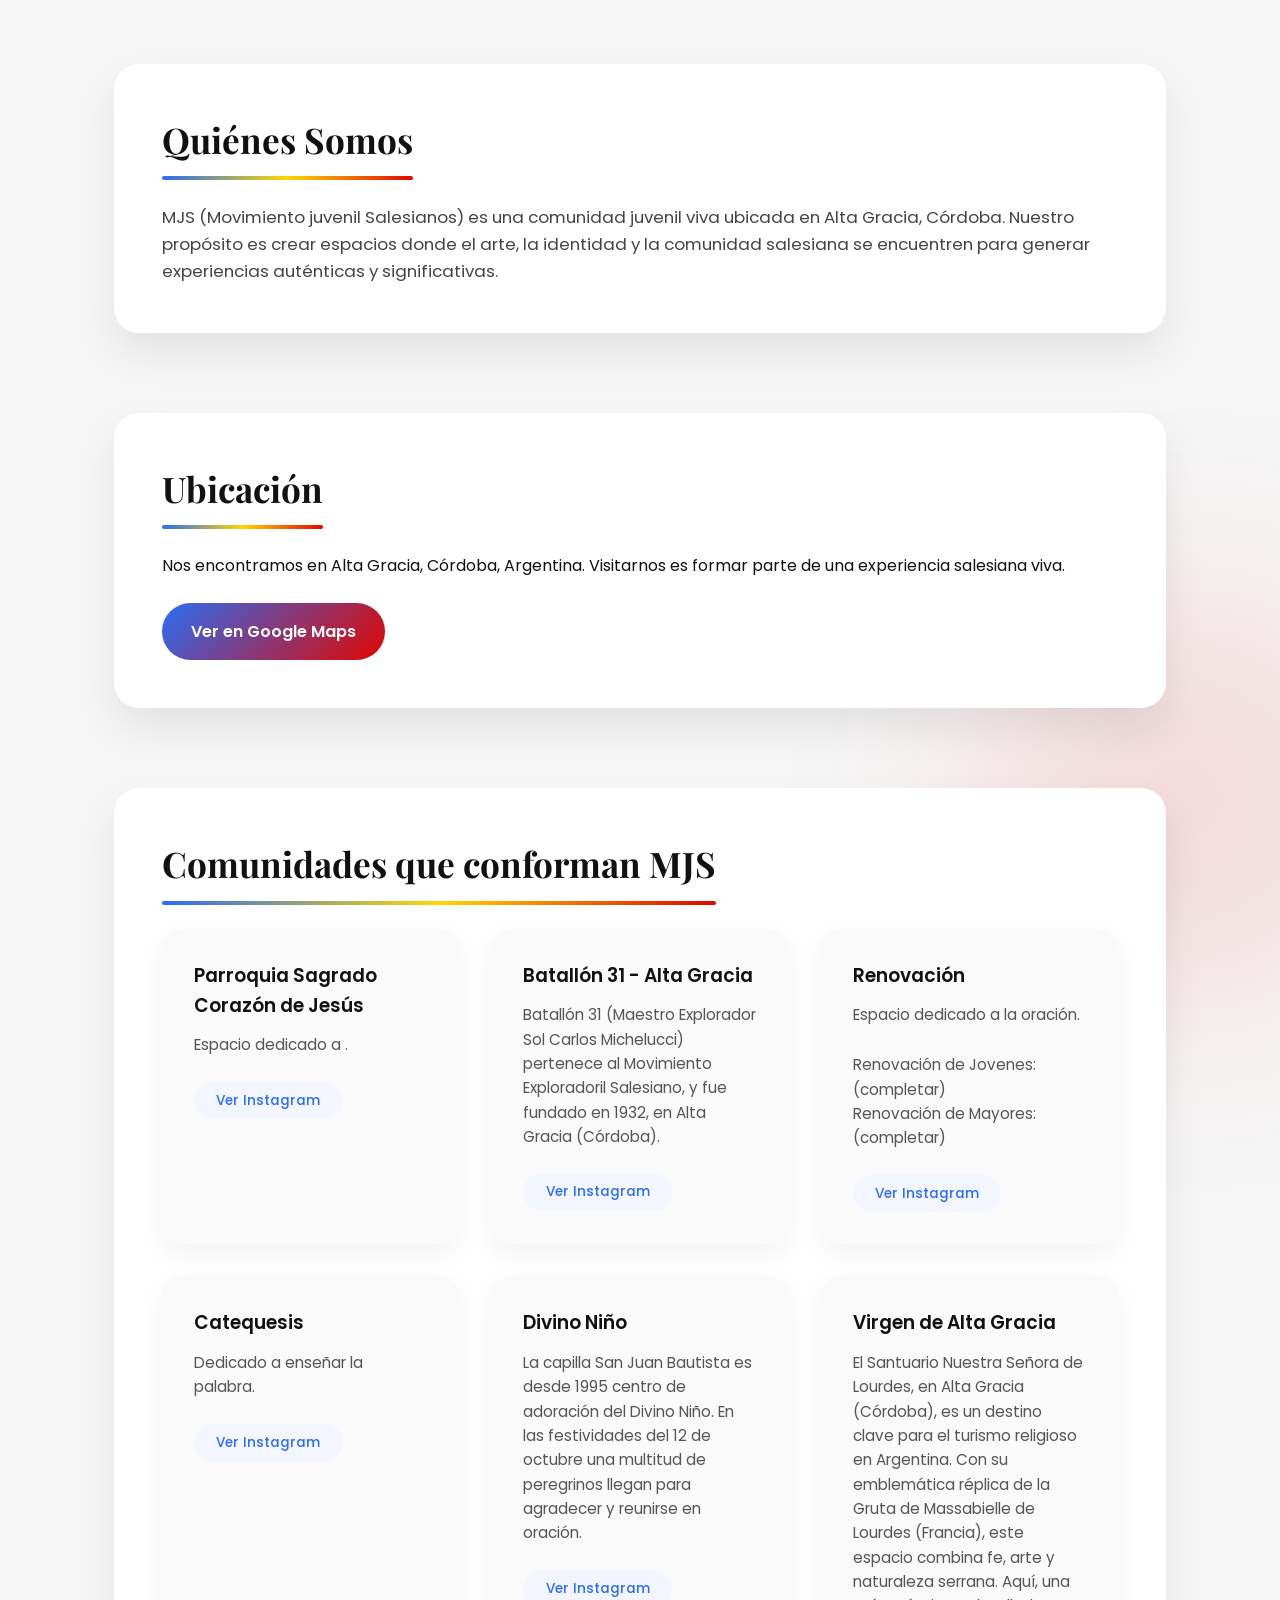
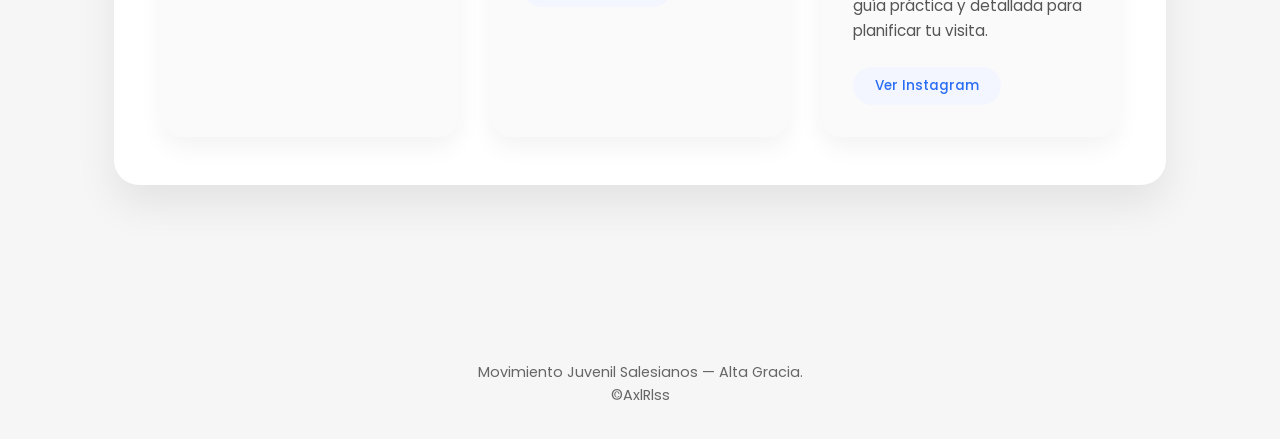
==== familia.html @ becbefb1 "Add files via upload" ====
<!DOCTYPE html>
<html lang="es">
<head>
<meta http-equiv="X-UA-Compatible" content="IE=edge">
<meta charset="UTF-8">
<meta name="viewport" content="width=device-width, initial-scale=1.0">
<meta name="referrer" content="strict-origin-when-cross-origin">
<title>MJS — Información</title>
 <link rel="icon" href="Pfp.jpg" />
<link href="https://fonts.googleapis.com/css2?family=Playfair+Display:wght@600&family=Poppins:wght@300;400;600&display=swap" rel="stylesheet">
<meta name="robots" content="index, follow">

<style>

/* RESET */
*{
  margin:0;
  padding:0;
  box-sizing:border-box;
}

body{
  font-family:'Poppins',sans-serif;
  background:#f6f6f6;
  color:#111;
  line-height:1.6;
  overflow-x:hidden;
  position:relative;
}

/* MANCHAS DECORATIVAS SUAVES */

body::after{
  content:"";
  position:fixed;
  width:500px;
  height:500px;
  border-radius:50%;
  filter:blur(120px);
  opacity:.25;
  z-index:-1;
}

body::before{
  top:-150px;
  left:-150px;
  background:radial-gradient(circle,#2a6df4,transparent 70%);
}

body::after{
  bottom:-150px;
  right:-150px;
  background:radial-gradient(circle,#e10600,transparent 70%);
}

/* CONTENEDOR */
.container{
  width:100%;
  max-width:1100px;
  margin:auto;
  padding:4rem 1.5rem;
}

/* TITULOS */
.section-title{
  font-family:'Playfair Display',serif;
  font-size:2.2rem;
  margin-bottom:1.5rem;
  position:relative;
  display:inline-block;
}

.section-title::after{
  content:"";
  display:block;
  width:100%;
  height:4px;
  margin-top:8px;
  background:linear-gradient(90deg,#2a6df4,#ffd600,#e10600);
  border-radius:4px;
}

/* SECCIONES */
.section{
  margin-bottom:5rem;
  background:#ffffff;
  padding:3rem;
  border-radius:25px;
  box-shadow:0 20px 40px rgba(0,0,0,.08);
  transition:.4s ease;
}

.section:hover{
  transform:translateY(-5px);
  box-shadow:0 25px 50px rgba(0,0,0,.12);
}

/* QUIENES SOMOS */
.about p{
  font-size:1.05rem;
  color:#444;
}

/* UBICACIÓN */
.location-box{
  display:flex;
  flex-direction:column;
  gap:1.5rem;
}

.map-btn{
  display:inline-block;
  padding:1rem 1.8rem;
  border-radius:40px;
  text-decoration:none;
  font-weight:600;
  color:#fff;
  background:linear-gradient(135deg,#2a6df4,#e10600);
  transition:.3s ease;
  width:fit-content;
}

.map-btn:hover{
  transform:scale(1.05);
  box-shadow:0 15px 30px rgba(0,0,0,.2);
}

/* COMUNIDADES */
.communities{
  display:grid;
  grid-template-columns:repeat(auto-fit,minmax(250px,1fr));
  gap:2rem;
}

.community-card{
  padding:2rem;
  border-radius:20px;
  background:#fafafa;
  box-shadow:0 10px 25px rgba(0,0,0,.05);
  transition:.4s ease;
  position:relative;
  overflow:hidden;
}

.community-card::before{
  content:"";
  position:absolute;
  inset:0;
  background:linear-gradient(135deg,#2a6df4,#ffd600,#e10600);
  opacity:0;
  transition:.4s ease;
  z-index:0;
}

.community-card:hover::before{
  opacity:.08;
}

.community-card h3{
  margin-bottom:.8rem;
  font-weight:600;
  position:relative;
  z-index:1;
}

.community-card p{
  font-size:.95rem;
  color:#555;
  position:relative;
  z-index:1;
}

/* BOTÓN COMMUNITY */
.community-btn{
  display:inline-block;
  margin-top:1.5rem;
  padding:.5rem 1.4rem;
  font-size:.85rem;
  font-weight:500;
  text-decoration:none;
  border-radius:50px;

  background:#f3f6ff;
  color:#2a6df4;

  transition:.3s ease;
  position:relative;
  z-index:1;
}

.community-btn:hover{
  background:#e8fff2;
  color:#1c7c45;
  transform:translateY(-2px);
  box-shadow:0 8px 18px rgba(0,0,0,.08);
}

/* FOOTER */
footer{
  text-align:center;
  padding:2rem;
  font-size:.9rem;
  color:#666;
}

/* responsive */
@media(max-width:768px){
  .section{
    padding:2rem;
  }
  .section-title{
    font-size:1.8rem;
  }
}

</style>
</head>
<body oncontextmenu="return false">

<div class="container">

  <!-- QUIENES SOMOS -->
  <section class="section about">
    <h2 class="section-title">Quiénes Somos</h2>
    <p>
      MJS (Movimiento juvenil Salesianos) es una comunidad juvenil viva ubicada en Alta Gracia, Córdoba.
      Nuestro propósito es crear espacios donde el arte, la identidad y la comunidad salesiana
      se encuentren para generar experiencias auténticas y significativas.
    </p>
  </section>

  <!-- UBICACIÓN -->
  <section class="section">
    <h2 class="section-title">Ubicación</h2>
    <div class="location-box">
      <p>
        Nos encontramos en Alta Gracia, Córdoba, Argentina.
        Visitarnos es formar parte de una experiencia salesiana viva.
      </p>

      <a class="map-btn"
         href="https://www.google.com/maps/place/Sagrado+Coraz%C3%B3n+de+Jes%C3%BAs+(Salesianos)/@-31.6649811,-64.4274995,19.25z/data=!4m15!1m8!3m7!1s0x942d574ade89939b:0x5290b7919d5d43fd!2sAlta+Gracia,+C%C3%B3rdoba!3b1!8m2!3d-31.6584428!4d-64.4273429!16zL20vMDQ3cWNi!3m5!1s0x942d57323b1f7251:0x39e248fffc89421e!8m2!3d-31.664914!4d-64.426955!16s%2Fg%2F1tdz5xnp?entry=ttu&g_ep=EgoyMDI2MDMwMi4wIKXMDSoASAFQAw%3D%3D"
         target="_blank" rel="noopener noreferrer">
         Ver en Google Maps
      </a>
    </div>
  </section>

  <!-- COMUNIDADES -->
  <section class="section">
    <h2 class="section-title">Comunidades que conforman MJS</h2>

    <div class="communities">

      <div class="community-card">
        <h3>Parroquia Sagrado Corazón de Jesús</h3>
        <p>
          Espacio dedicado a .
        </p>
         <a href="https://www.instagram.com/parroquia_sagradocorazonag/" target="_blank" class="community-btn" rel="noopener noreferrer"> Ver Instagram </a>
      </div>

      <div class="community-card">
        <h3>Batallón 31 - Alta Gracia</h3>
        <p>
           Batallón 31 (Maestro Explorador Sol Carlos Michelucci) pertenece al Movimiento Exploradoril Salesiano, y fue fundado en 1932, en Alta Gracia (Córdoba).
        </p>
        <a href="https://www.instagram.com/batallon31/" target="_blank" class="community-btn" rel="noopener noreferrer"> Ver Instagram </a>
      </div>

      <div class="community-card">
        <h3>Renovación</h3>
        <p>
          Espacio dedicado a la oración.
        </p>
        <br>
        <p>Renovación de Jovenes: (completar)</p>
        <p>Renovación de Mayores:(completar)</p>
         <a href="#" target="_blank" class="community-btn" rel="noopener noreferrer"> Ver Instagram </a>
      </div>

      <div class="community-card">
        <h3>Catequesis</h3>
        <p>
          Dedicado a enseñar la palabra.
        </p>
         <a href="#" target="_blank" class="community-btn" rel="noopener noreferrer"> Ver Instagram </a>
      </div>

      <div class="community-card">
        <h3>Divino Niño</h3>
        <p>
         La capilla San Juan Bautista es desde 1995 centro de adoración del Divino Niño. En las festividades del 12 de octubre una multitud de peregrinos llegan para agradecer y reunirse en oración.
        </p>
         <a href="#" target="_blank" class="community-btn" rel="noopener noreferrer"> Ver Instagram </a>
      </div>

      <div class="community-card">
        <h3>Virgen de Alta Gracia</h3>
        <p>
         El Santuario Nuestra Señora de Lourdes, en Alta Gracia (Córdoba), es un destino clave para el turismo religioso en Argentina. Con su emblemática réplica de la Gruta de Massabielle de Lourdes (Francia), este espacio combina fe, arte y naturaleza serrana. Aquí, una guía práctica y detallada para planificar tu visita.
        </p>
         <a href="https://www.instagram.com/lagrutaaltagracia/?hl=es" target="_blank" class="community-btn" rel="noopener noreferrer"> Ver Instagram </a>
      </div>

    </div>
  </section>

</div>

<footer>
   Movimiento Juvenil Salesianos — Alta Gracia. <br> ©AxlRlss
</footer> 
<script>
document.addEventListener("keydown", e => {
  if (e.key === "Escape") {
    history.back();
  }
});
</script>
</body>
</html>
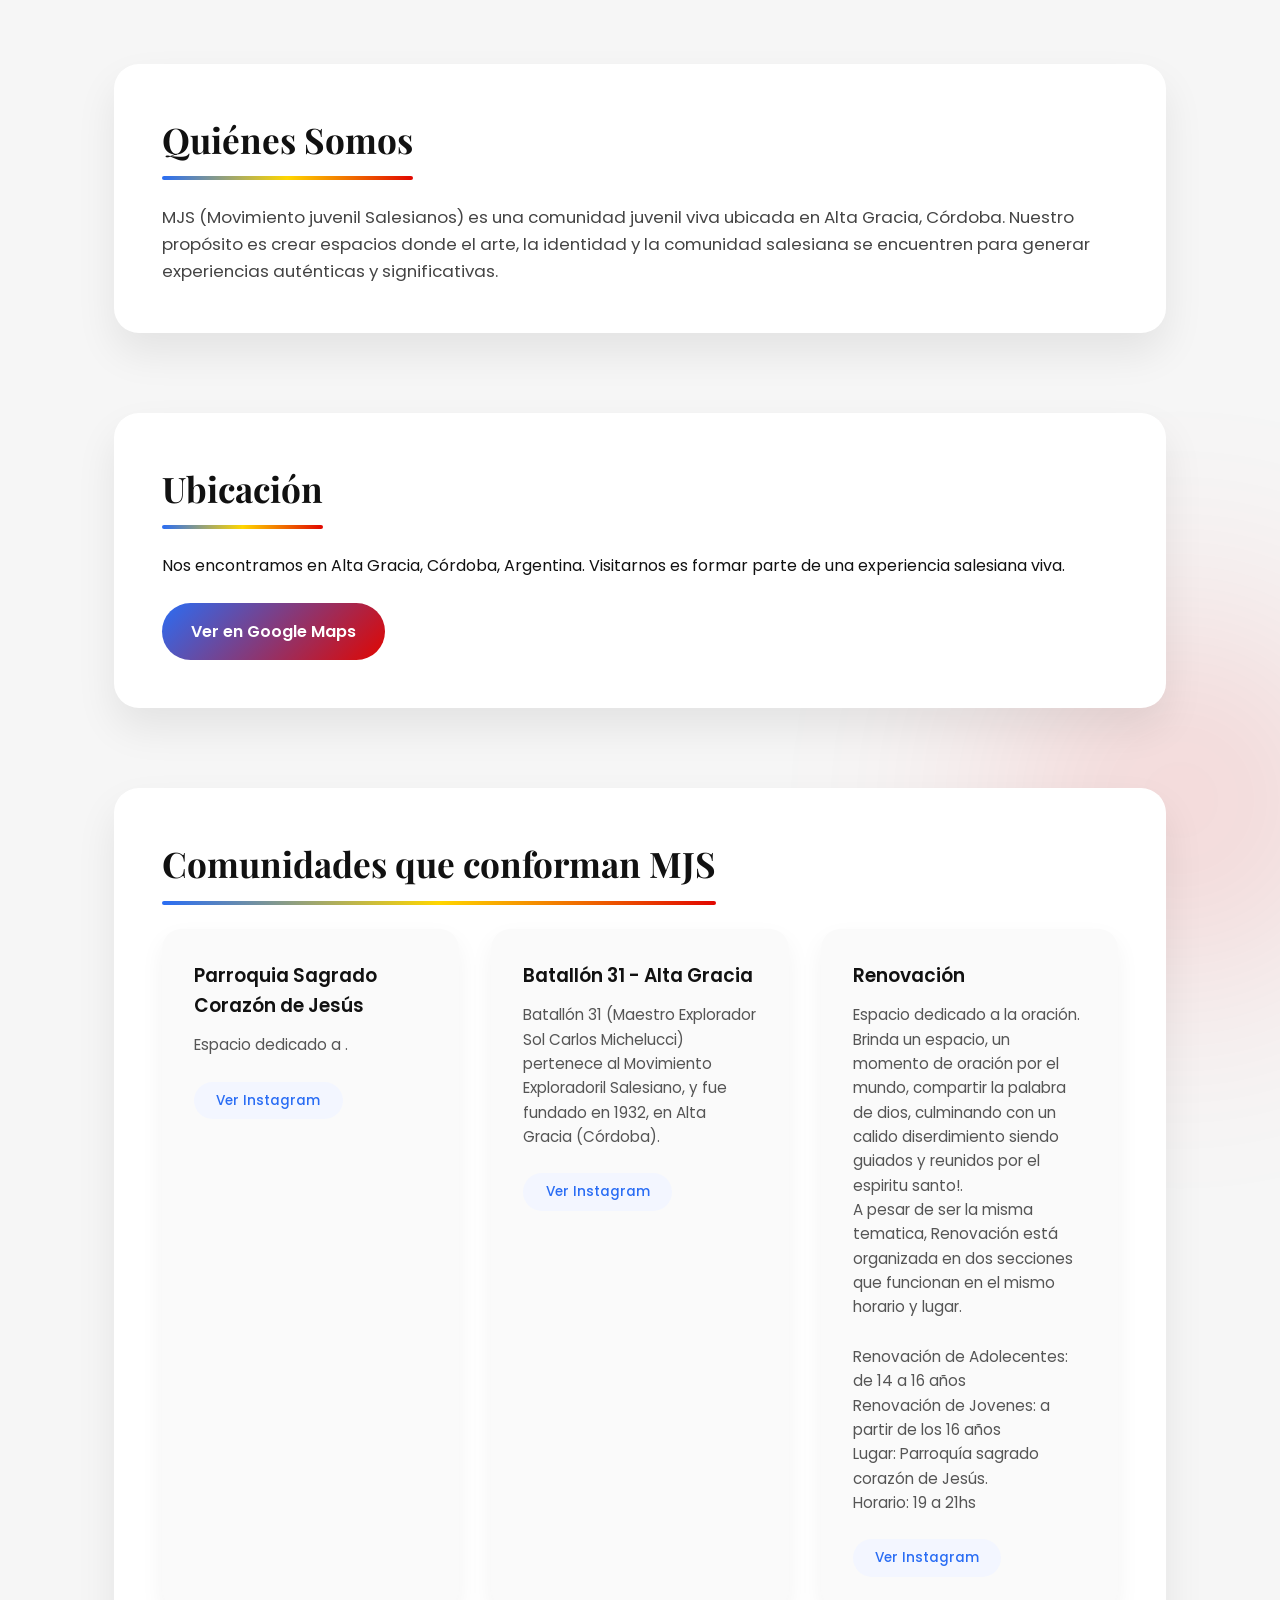
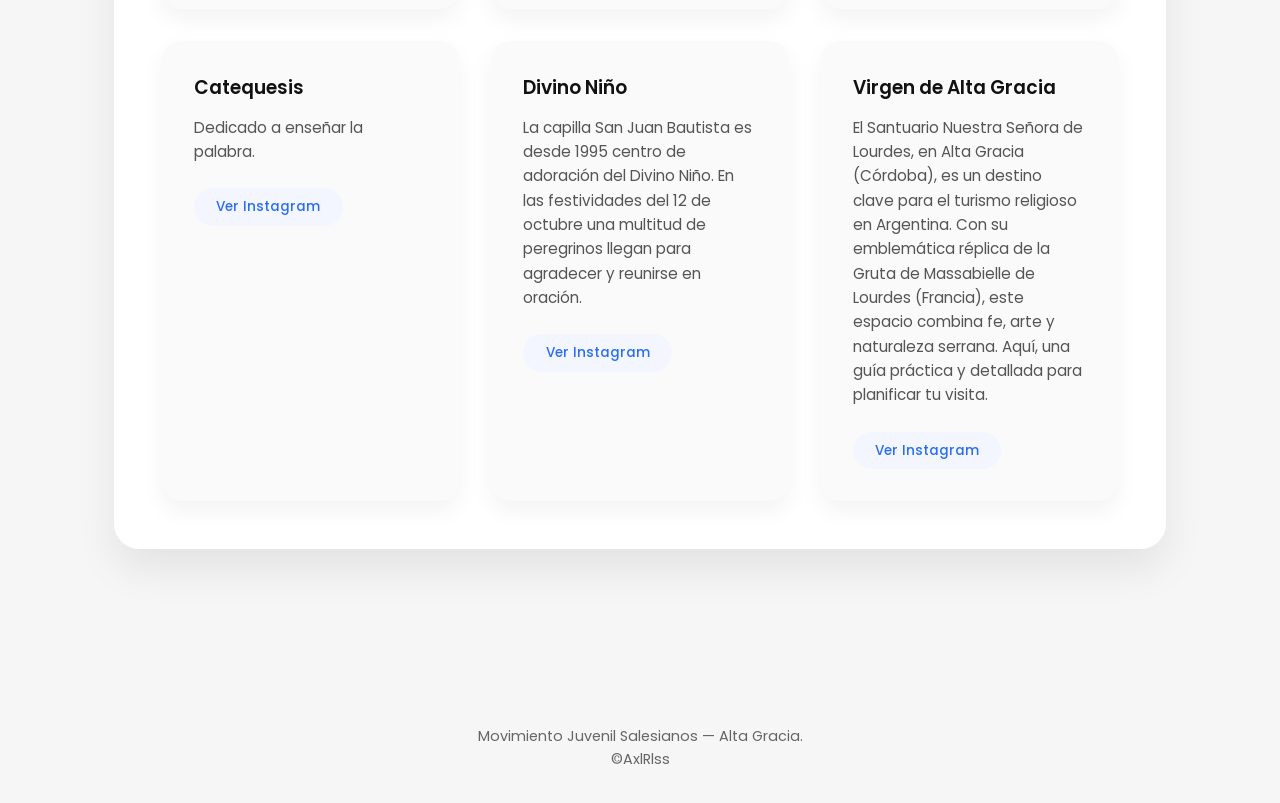
==== commit da44efdb: "Update familia.html" ====
--- a/familia.html
+++ b/familia.html
@@ -271,11 +271,15 @@
       <div class="community-card">
         <h3>Renovación</h3>
         <p>
-          Espacio dedicado a la oración.
+          Espacio dedicado a la oración. Brinda un espacio, un momento de oración por el mundo, compartir la palabra de dios, culminando con un calido diserdimiento siendo guiados y reunidos por el espiritu santo!.<br>
+         A pesar de ser la misma tematica, Renovación está organizada en dos secciones que funcionan en el mismo horario y lugar.
         </p>
         <br>
-        <p>Renovación de Jovenes: (completar)</p>
-        <p>Renovación de Mayores:(completar)</p>
+        <p>Renovación de Adolecentes: de 14 a 16 años</p>
+        <p>Renovación de Jovenes: a partir de los 16 años</p>
+
+       <p>Lugar: Parroquía sagrado corazón de Jesús.<br>
+       Horario: 19 a 21hs</p>
          <a href="#" target="_blank" class="community-btn" rel="noopener noreferrer"> Ver Instagram </a>
       </div>
 
@@ -319,4 +323,4 @@
 });
 </script>
 </body>
-</html>+</html>
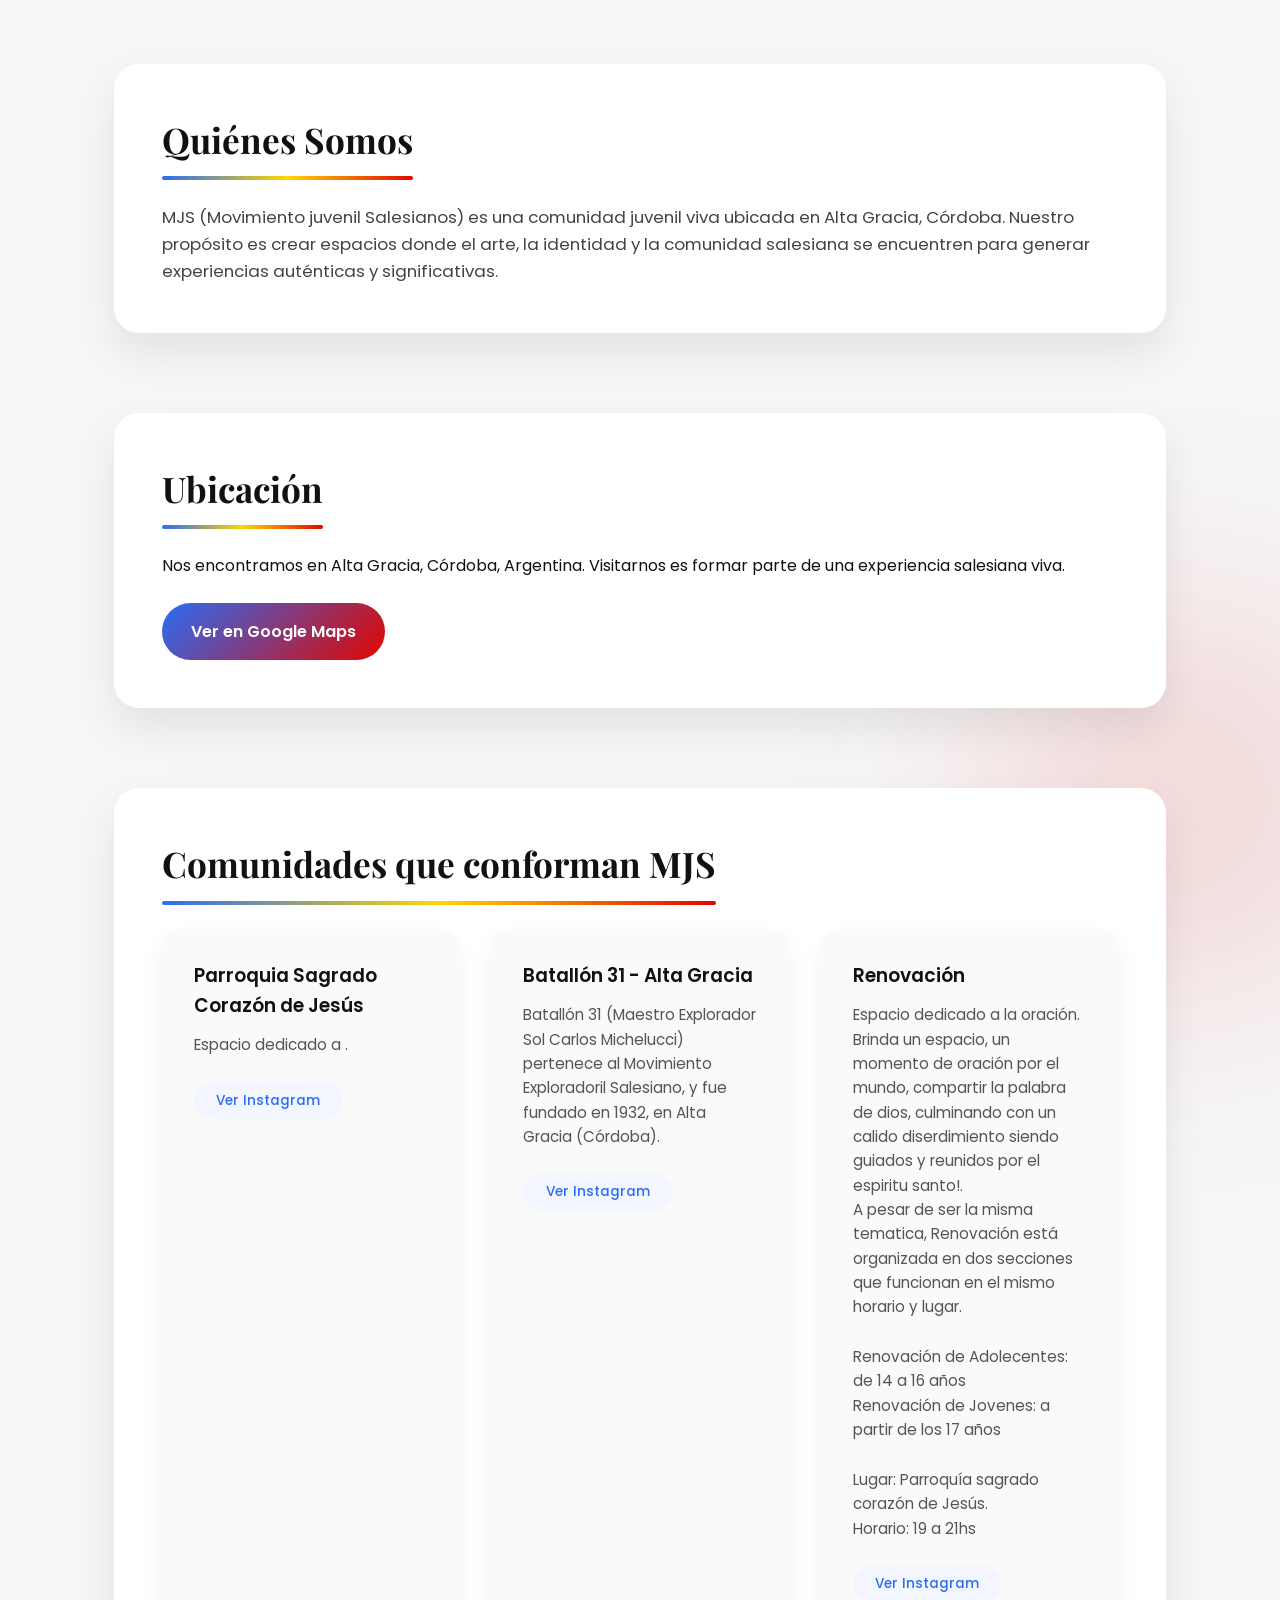
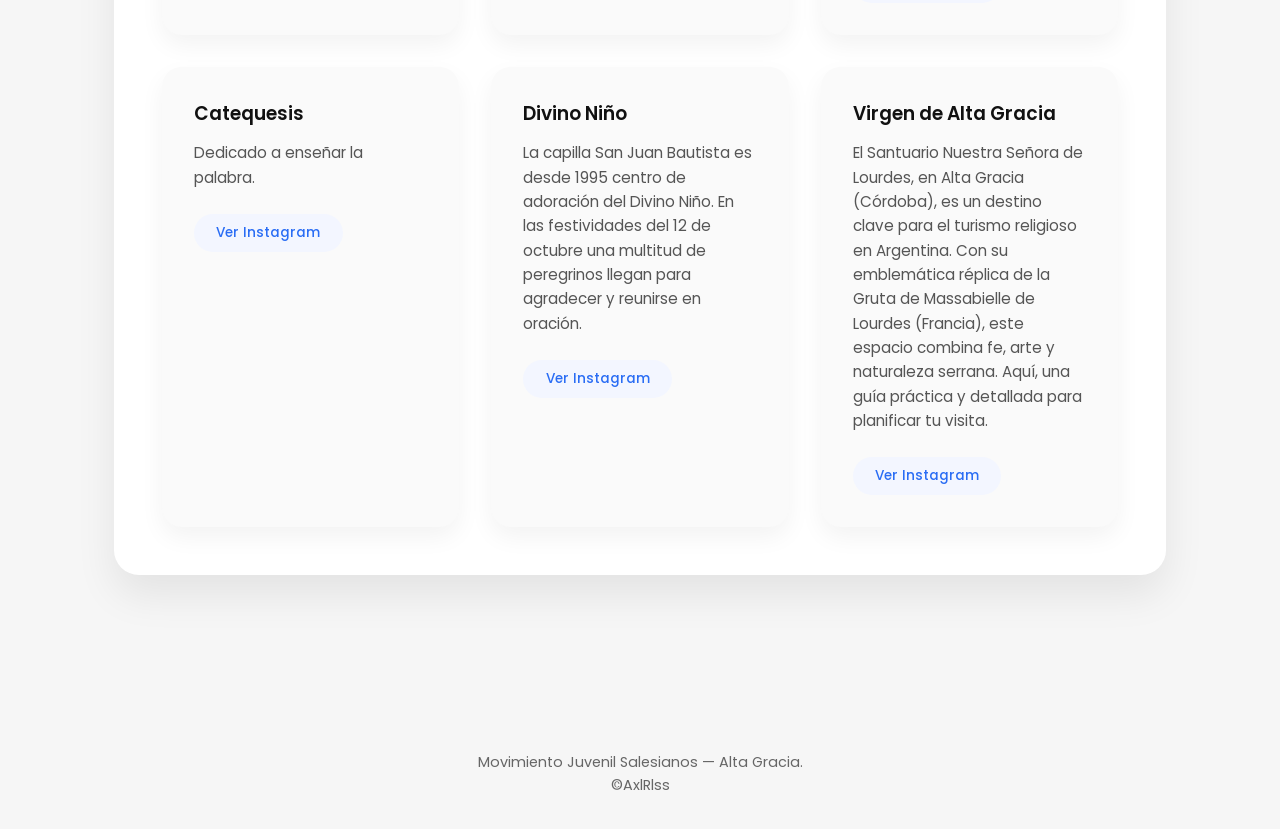
==== commit 7b5b8dc9: "Update familia.html" ====
--- a/familia.html
+++ b/familia.html
@@ -276,8 +276,8 @@
         </p>
         <br>
         <p>Renovación de Adolecentes: de 14 a 16 años</p>
-        <p>Renovación de Jovenes: a partir de los 16 años</p>
-
+        <p>Renovación de Jovenes: a partir de los 17 años</p>
+<br>
        <p>Lugar: Parroquía sagrado corazón de Jesús.<br>
        Horario: 19 a 21hs</p>
          <a href="#" target="_blank" class="community-btn" rel="noopener noreferrer"> Ver Instagram </a>
